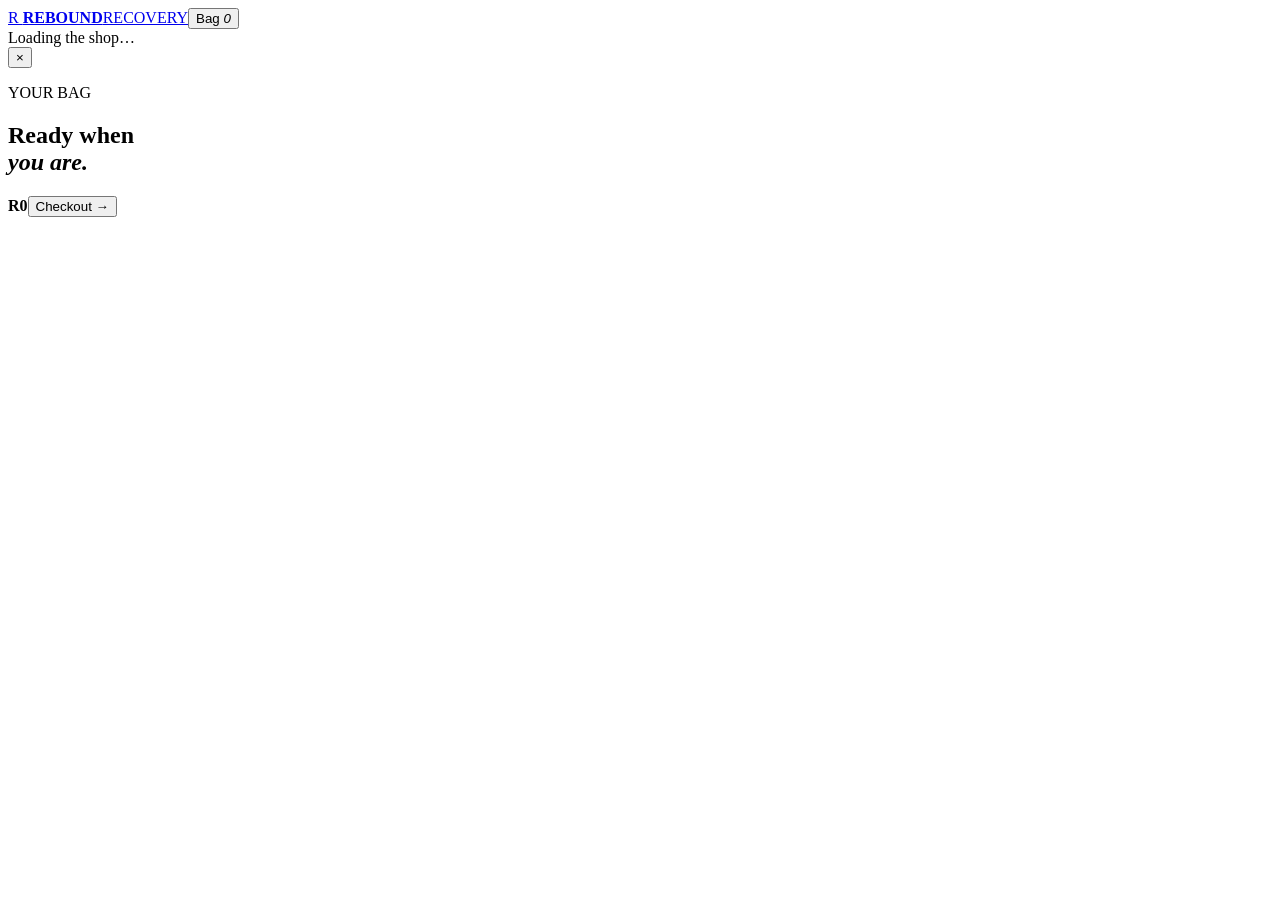
==== mobile-site/index.html @ 02983d9a "Add mobile storefront entry page" ====
<!doctype html><html lang="en"><head><meta charset="utf-8"><meta name="viewport" content="width=device-width,initial-scale=1,viewport-fit=cover"><meta name="theme-color" content="#111511"><title>Rebound Recovery</title><link rel="preconnect" href="https://images.unsplash.com"><link rel="stylesheet" href="style.css"></head><body><header><a class="logo" href="#home">R <b>REBOUND</b><span>RECOVERY</span></a><button id="bag" aria-label="Open bag">Bag <i id="bagCount">0</i></button></header><main id="app"><div class="loading">Loading the shop…</div></main><aside id="drawer" aria-label="Shopping bag"><button class="close" id="closeBag">×</button><p class="eyebrow">YOUR BAG</p><h2>Ready when<br><em>you are.</em></h2><div id="bagItems"></div><div class="drawerFoot"><b id="bagTotal">R0</b><button class="checkout">Checkout →</button></div></aside><div id="shade"></div><script src="app.js"></script></body></html>
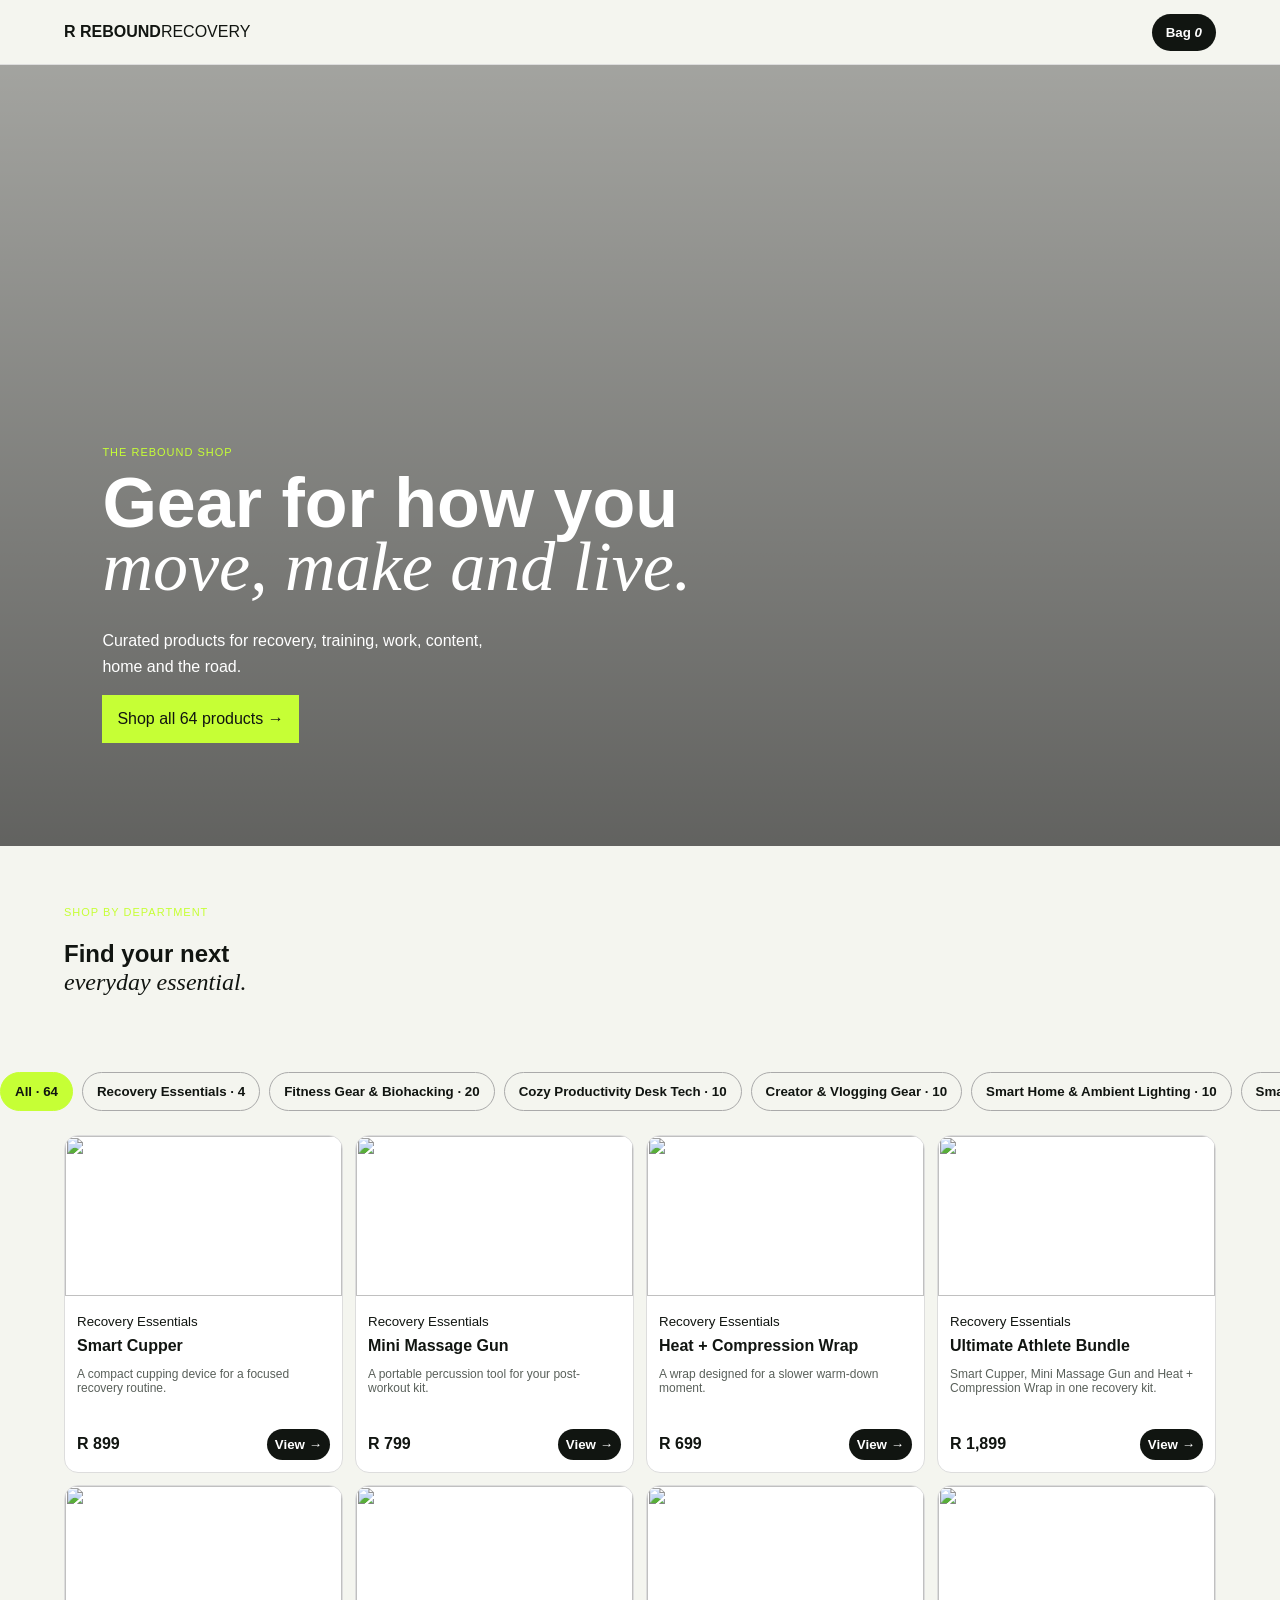
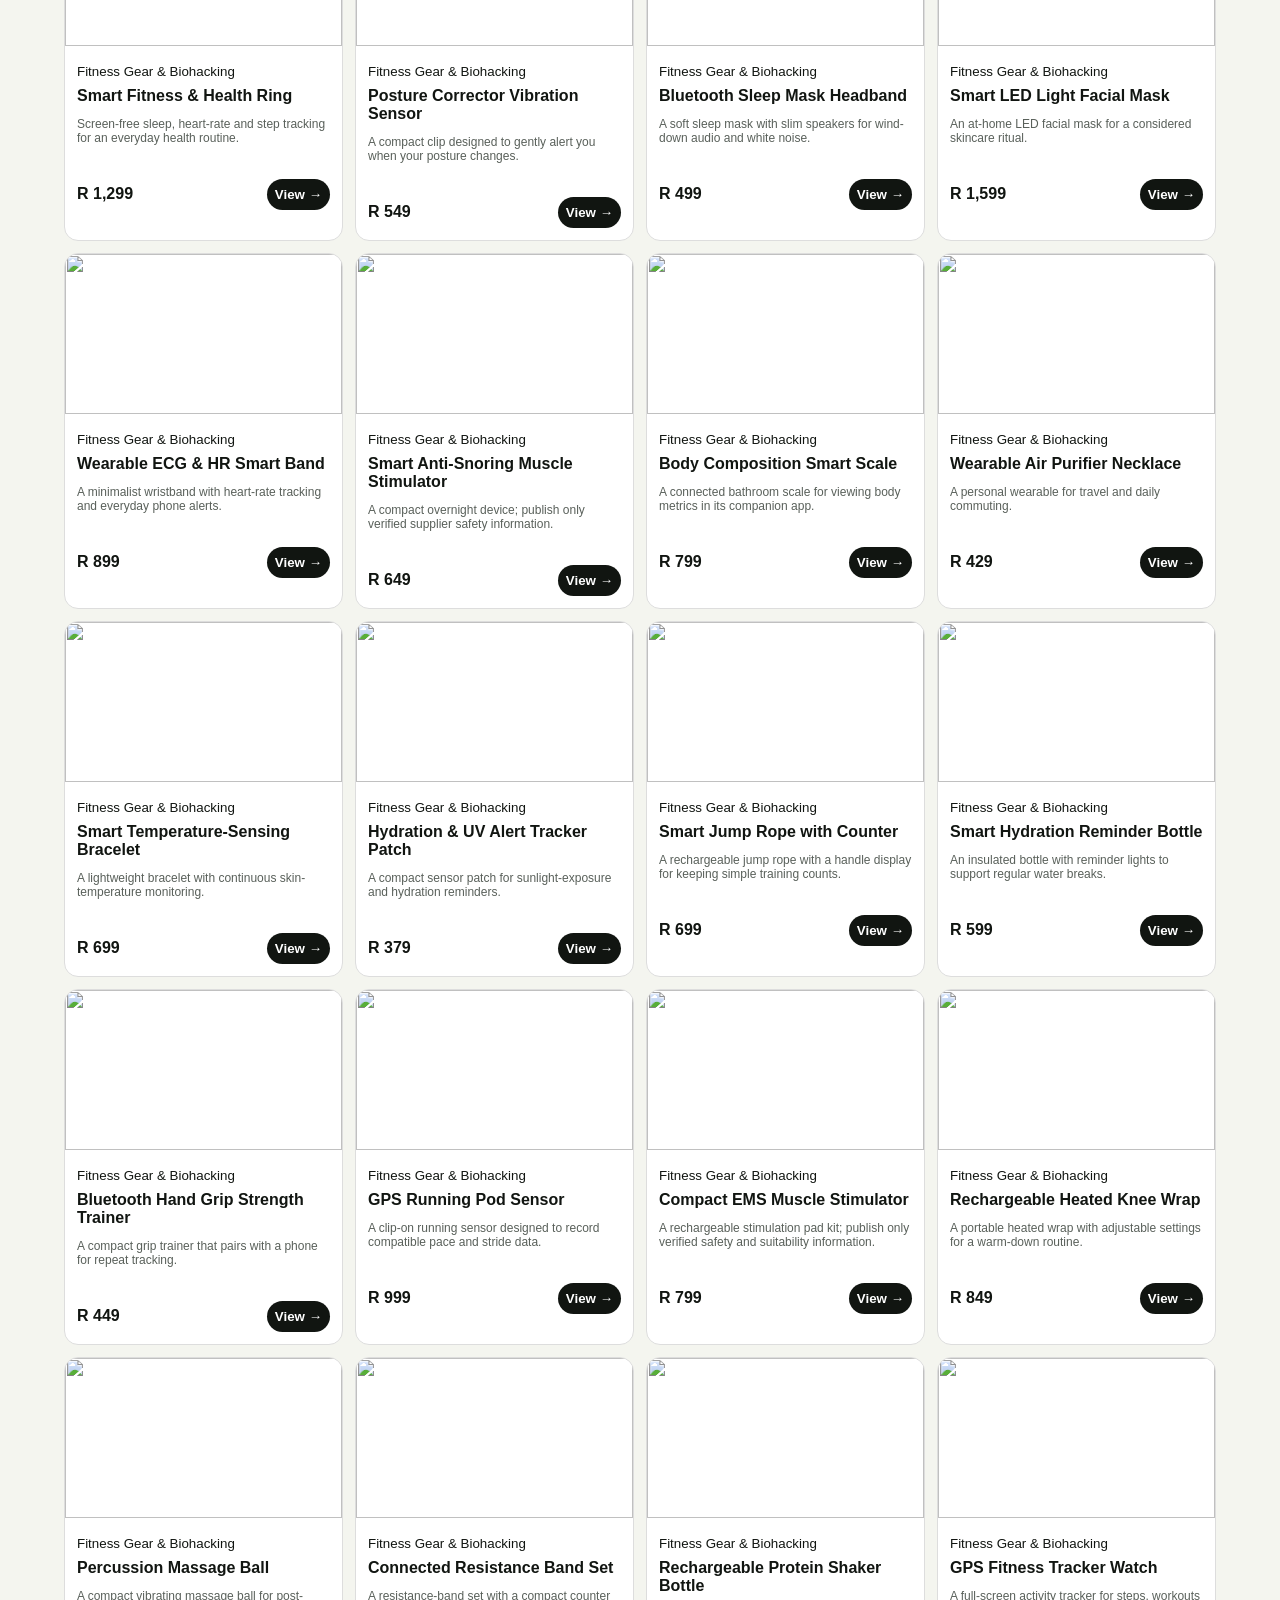
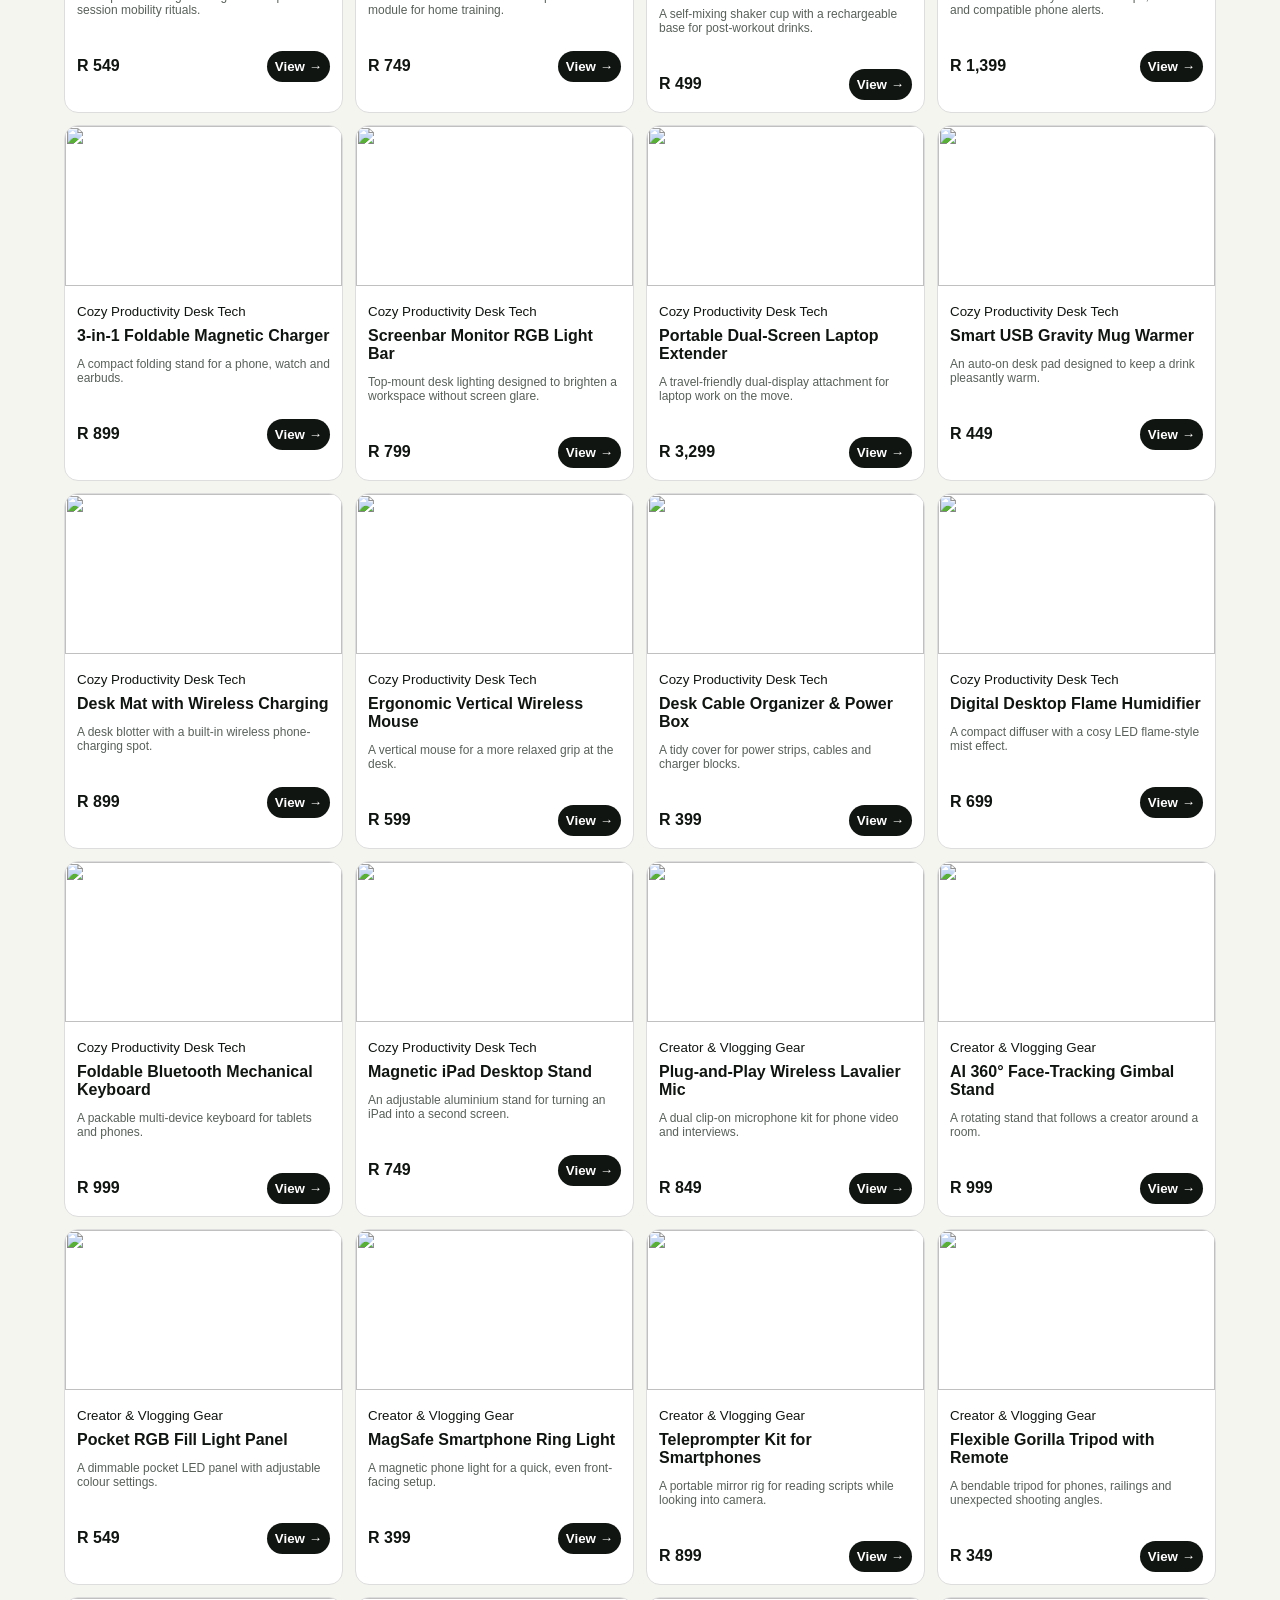
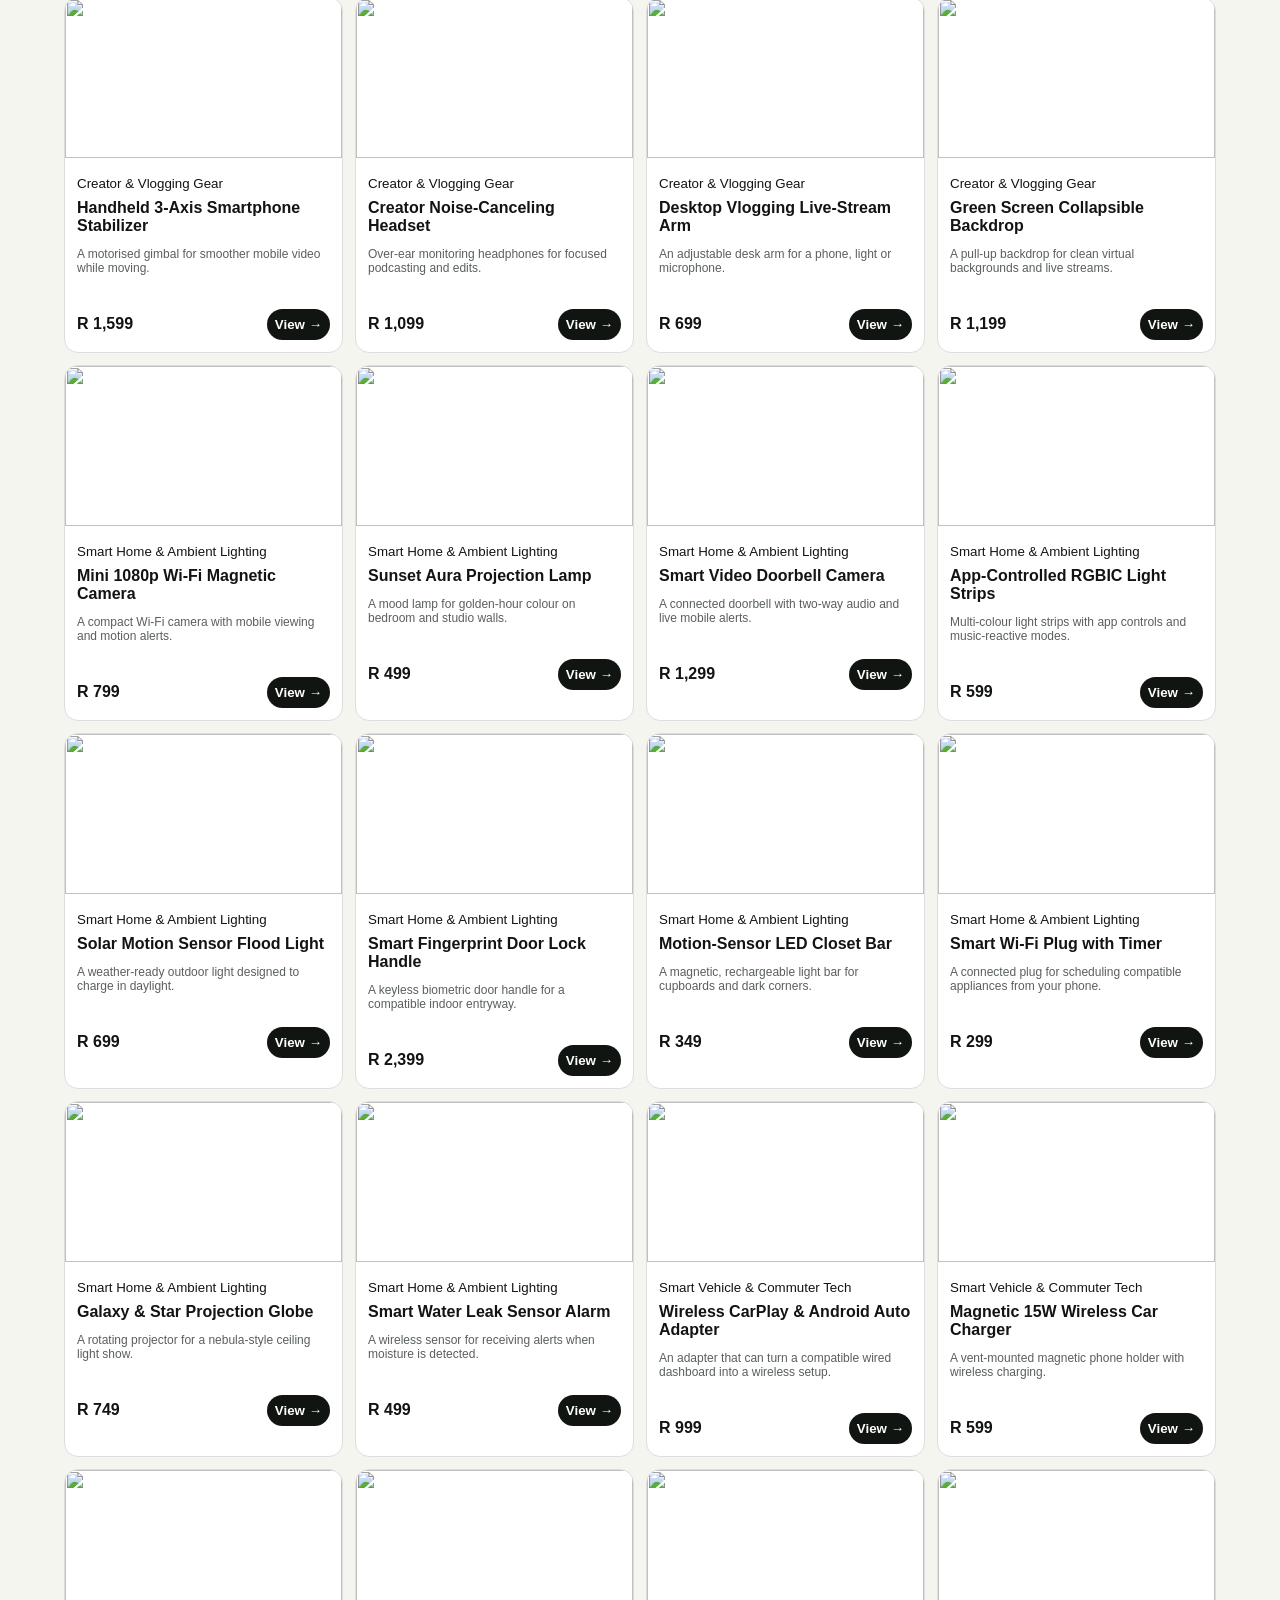
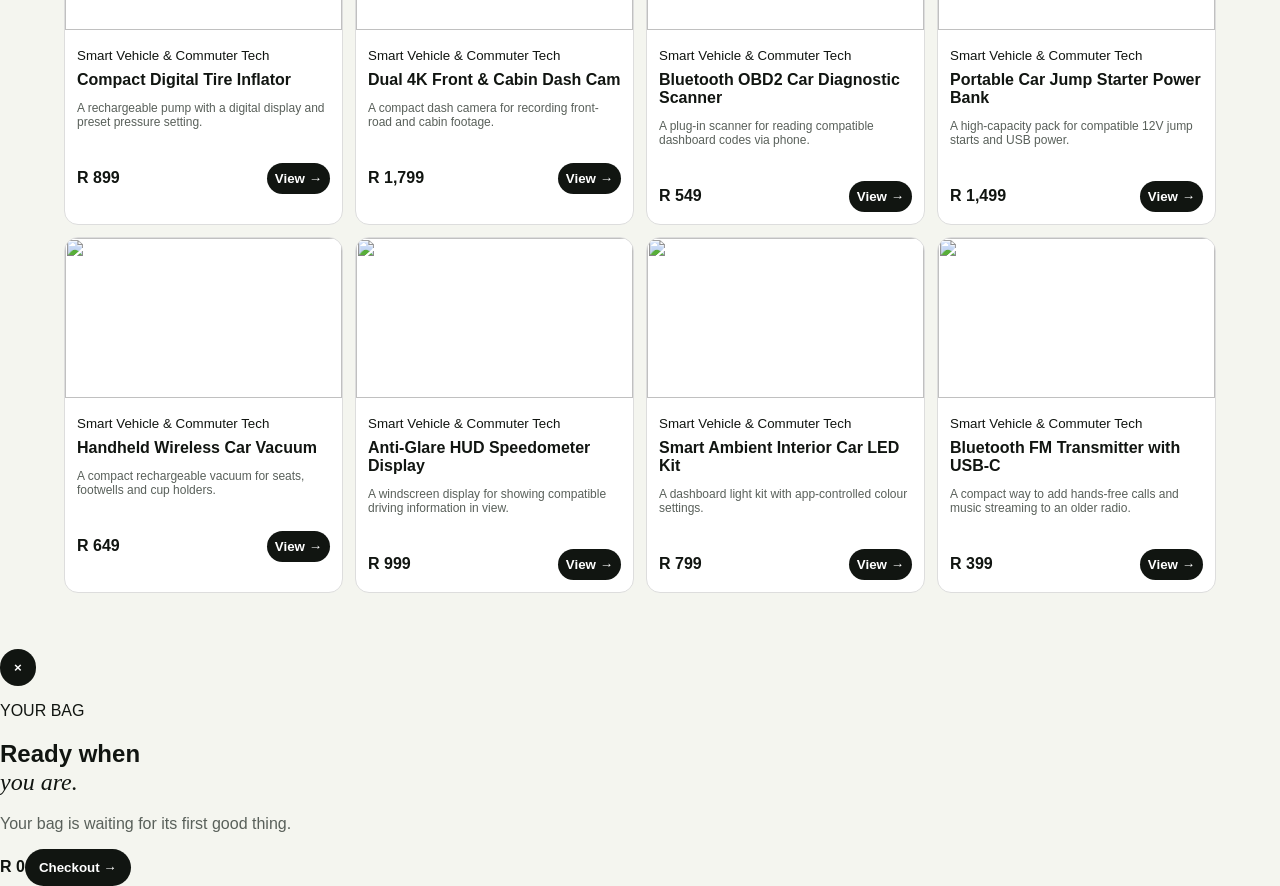
==== commit 79a0d552: "Load current mobile shop script" ====
--- a/mobile-site/index.html
+++ b/mobile-site/index.html
@@ -1 +1 @@
-<!doctype html><html lang="en"><head><meta charset="utf-8"><meta name="viewport" content="width=device-width,initial-scale=1,viewport-fit=cover"><meta name="theme-color" content="#111511"><title>Rebound Recovery</title><link rel="preconnect" href="https://images.unsplash.com"><link rel="stylesheet" href="style.css"></head><body><header><a class="logo" href="#home">R <b>REBOUND</b><span>RECOVERY</span></a><button id="bag" aria-label="Open bag">Bag <i id="bagCount">0</i></button></header><main id="app"><div class="loading">Loading the shop…</div></main><aside id="drawer" aria-label="Shopping bag"><button class="close" id="closeBag">×</button><p class="eyebrow">YOUR BAG</p><h2>Ready when<br><em>you are.</em></h2><div id="bagItems"></div><div class="drawerFoot"><b id="bagTotal">R0</b><button class="checkout">Checkout →</button></div></aside><div id="shade"></div><script src="app.js"></script></body></html>+<!doctype html><html lang="en"><head><meta charset="utf-8"><meta name="viewport" content="width=device-width,initial-scale=1,viewport-fit=cover"><meta name="theme-color" content="#111511"><title>Rebound Recovery</title><link rel="preconnect" href="https://images.unsplash.com"><link rel="stylesheet" href="style.css"></head><body><header><a class="logo" href="#home">R <b>REBOUND</b><span>RECOVERY</span></a><button id="bag" aria-label="Open bag">Bag <i id="bagCount">0</i></button></header><main id="app"><div class="loading">Loading the shop…</div></main><aside id="drawer" aria-label="Shopping bag"><button class="close" id="closeBag">×</button><p class="eyebrow">YOUR BAG</p><h2>Ready when<br><em>you are.</em></h2><div id="bagItems"></div><div class="drawerFoot"><b id="bagTotal">R0</b><button class="checkout">Checkout →</button></div></aside><div id="shade"></div><script src="app.js?v=2"></script></body></html>
--- a/mobile-site/style.css
+++ b/mobile-site/style.css
@@ -0,0 +1 @@
+body{margin:0;background:#f4f5ef;color:#111511;font-family:Arial,sans-serif}header{height:64px;padding:0 5vw;display:flex;align-items:center;justify-content:space-between;position:sticky;top:0;background:#f4f5ef;z-index:2;border-bottom:1px solid #ddd}.logo{color:#111511;text-decoration:none;font-weight:800}.logo span{font-weight:400}.bag,button{background:#111511;color:white;border:0;border-radius:24px;padding:11px 14px;font-weight:700}.hero{min-height:64vh;padding:8vw;display:grid;align-content:end;color:white;background:linear-gradient(#0005,#0009),var(--bg) center/cover}.tag{font-size:11px;color:#c6ff35;letter-spacing:1px}.hero h1{font-size:clamp(42px,13vw,70px);line-height:.9;margin:14px 0}.hero em,h2 em{font-family:Georgia,serif;font-weight:400}.hero p{max-width:420px;line-height:1.6}.cta{background:#c6ff35;color:#111511;text-decoration:none;padding:15px;display:inline-block;width:max-content}.wrap{padding:56px 5vw}.chips{display:flex;gap:9px;overflow:auto;padding-bottom:16px}.chips button{white-space:nowrap;background:transparent;color:#111511;border:1px solid #aaa}.chips button.on{background:#c6ff35;border-color:#c6ff35}.grid{display:grid;grid-template-columns:repeat(4,1fr);gap:12px}.card{background:white;border-radius:14px;overflow:hidden;border:1px solid #ddd}.card img{width:100%;height:160px;object-fit:cover}.card div{padding:12px}.card h3{font-size:16px;margin:7px 0}.card p{font-size:12px;color:#59605a;min-height:50px}.card footer{display:flex;justify-content:space-between;align-items:center}.card button{padding:8px}.detail{min-height:calc(100vh - 64px);display:grid;grid-template-columns:1fr 1fr}.image{min-height:420px;background:var(--bg) center/cover}.copy{padding:8vw}.copy h1{font-size:clamp(44px,8vw,76px);line-height:.9}.copy p{line-height:1.6;color:#59605a}.back{color:#59605a;text-decoration:none}.drawer{position:fixed;right:0;top:0;width:min(390px,90vw);height:100vh;background:#fff;padding:25px;z-index:4;transform:translateX(105%);transition:.25s}.drawer.open{transform:none}.shade{position:fixed;inset:0;background:#0008;z-index:3;display:none}.shade.open{display:block}.row{padding:12px 0;border-bottom:1px solid #ddd;display:flex;justify-content:space-between}.empty{color:#59605a}@media(max-width:700px){.grid{grid-template-columns:repeat(2,1fr);gap:9px}.card img{height:130px}.detail{grid-template-columns:1fr}.image{min-height:38vh}.copy{padding:42px 7vw}.hero{padding:9vw 7vw}.wrap{padding:48px 5vw}}
